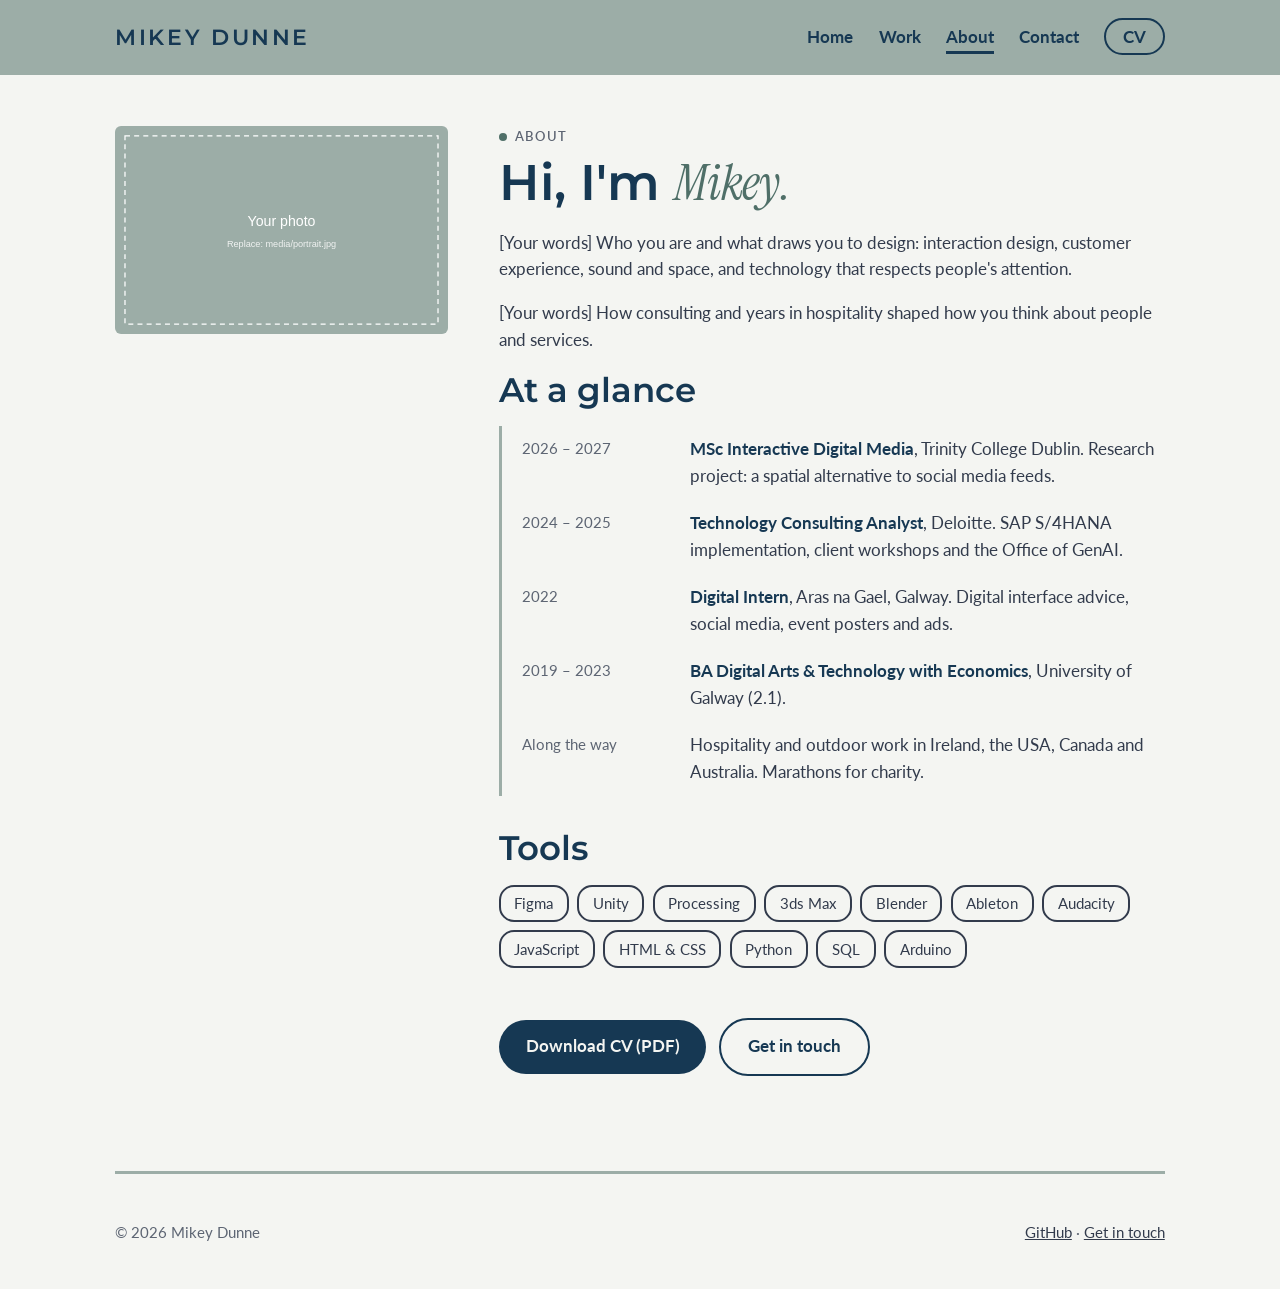
==== about.html @ 4eacfac0 "Add portfolio starter" ====
<!DOCTYPE html>
<html lang="en">
<head>
    <meta charset="UTF-8">
    <meta name="viewport" content="width=device-width, initial-scale=1">
    <meta name="description" content="About Mikey Dunne: background, skills and interests.">
    <meta name="author" content="Mikey Dunne">
    <title>About | Mikey Dunne</title>
    <!-- The one external stylesheet used by every page -->
    <link rel="stylesheet" href="css/style.css">
</head>
<body>
    <!-- Site header: full-width sage band (same on every page) -->
    <header class="site-header">
        <!-- .container centres the content and limits its width -->
        <div class="container header-inner">
            <a class="logo" href="index.html">Mikey Dunne</a>
            <nav class="site-nav" aria-label="Main navigation">
                <ul>
                    <li><a href="index.html">Home</a></li>
                    <li><a href="work.html">Work</a></li>
                    <li><a href="about.html" aria-current="page">About</a></li>
                    <li><a href="contact.html">Contact</a></li>
                    <!-- CV opens as a PDF in a new tab -->
                    <li><a class="nav-cv" href="media/Mikey_Dunne_CV.pdf" target="_blank" rel="noopener">CV</a></li>
                </ul>
            </nav>
        </div>
    </header>

    <div class="container">

        <main>
            <!-- Two columns: photo on the left, text on the right -->
            <section class="about">
                <img src="media/portrait.svg" alt="Portrait of Mikey Dunne">
                <div>
                    <p class="eyebrow dot">About</p>
                    <h1>Hi, I'm <span class="accent-word">Mikey.</span></h1>
                    <!-- Rewrite these paragraphs in your own words -->
                    <p>[Your words] Who you are and what draws you to design: interaction design, customer experience, sound and space, and technology that respects people's attention.</p>
                    <p>[Your words] How consulting and years in hospitality shaped how you think about people and services.</p>

                    <!-- Short version of the CV for people who don't want the PDF -->
                    <h2>At a glance</h2>
                    <ul class="timeline">
                        <li><span class="when">2026 – 2027</span><span><strong>MSc Interactive Digital Media</strong>, Trinity College Dublin. Research project: a spatial alternative to social media feeds.</span></li>
                        <li><span class="when">2024 – 2025</span><span><strong>Technology Consulting Analyst</strong>, Deloitte. SAP S/4HANA implementation, client workshops and the Office of GenAI.</span></li>
                        <li><span class="when">2022</span><span><strong>Digital Intern</strong>, Aras na Gael, Galway. Digital interface advice, social media, event posters and ads.</span></li>
                        <li><span class="when">2019 – 2023</span><span><strong>BA Digital Arts &amp; Technology with Economics</strong>, University of Galway (2.1).</span></li>
                        <li><span class="when">Along the way</span><span>Hospitality and outdoor work in Ireland, the USA, Canada and Australia. Marathons for charity.</span></li>
                    </ul>

                    <h2>Tools</h2>
                    <!-- Taken from the CV: edit freely -->
                    <ul class="skills">
                        <li>Figma</li>
                        <li>Unity</li>
                        <li>Processing</li>
                        <li>3ds Max</li>
                        <li>Blender</li>
                        <li>Ableton</li>
                        <li>Audacity</li>
                        <li>JavaScript</li>
                        <li>HTML &amp; CSS</li>
                        <li>Python</li>
                        <li>SQL</li>
                        <li>Arduino</li>
                    </ul>

                    <!-- Full CV as a PDF, plus a route to get in touch -->
                    <a class="button" href="media/Mikey_Dunne_CV.pdf" target="_blank" rel="noopener">Download CV (PDF)</a>
                    <a class="button button-outline" href="contact.html">Get in touch</a>
                </div>
            </section>
        </main>

        <!-- Site footer (same on every page) -->
        <footer class="site-footer">
            <p>&copy; 2026 Mikey Dunne</p>
            <p><a href="https://github.com/mikehub001">GitHub</a> · <a href="contact.html">Get in touch</a></p>
        </footer>

    </div>
</body>
</html>
---- css/style.css ----
/* =========================================================
   Mikey Dunne – Portfolio stylesheet
   One external stylesheet shared by every page.
   Sections:
     1. Fonts and colour variables
     2. Base styles
     3. Header and navigation (flexbox)
     4. Home page hero, accent words and discipline pills
     5. Project cards (grid)
     6. Work page project sections
     7. About and Contact pages
     8. Footer
     9. Small screens (media query)
   ========================================================= */


/* ---------- 1. Fonts and colour variables ---------- */

/* Google Fonts loaded here (not in the HTML) so the site
   still uses a single external stylesheet.
   Montserrat = headings, Lato = body text (both echo my CV),
   Instrument Serif (italic) = the occasional accent word and numbers. */
@import url("https://fonts.googleapis.com/css2?family=Lato:wght@400;700&family=Montserrat:wght@500;600;700&family=Instrument+Serif:ital@0;1&display=swap");

/* Colours stored once as variables so they stay consistent.
   Each project has its own accent colour – the "artistic twist"
   on an otherwise calm, professional base. */
:root {
    /* Base palette taken from my CV, so CV and website match */
    --paper: #f4f5f2;      /* soft off-white background */
    --sage: #9cada7;       /* CV header green – used for the site header */
    --sage-dark: #4f6f68;  /* deeper sage for text accents (readable on white) */
    --navy: #163853;       /* CV dark blue – logo and buttons */
    --ink: #323b4c;        /* CV slate – main text */
    --muted: #5d6573;      /* secondary text */
    --line: #e4e4e4;       /* CV light grey – borders */

    /* Project colours: muted, earthy tones that sit with the sage.
       All pass WCAG AA contrast with white text. */
    --hotel: #4f6f68;      /* deep sage   – Identity Hotel */
    --podcast: #b5523b;    /* terracotta  – Podcast */
    --video: #9a6b12;      /* ochre       – Art video */
    --aran: #2f7480;       /* sea teal    – Aran Islands */
    --maze: #3d5a8c;       /* slate blue  – 3D maze */
    --code: #8a4f7d;       /* plum        – Interactive piece */
}


/* ---------- 2. Base styles ---------- */

/* Width and height include padding and border,
   so boxes are the size we set them to. */
* {
    box-sizing: border-box;
}

body {
    margin: 0;
    background-color: var(--paper);
    color: var(--ink);
    font-family: "Lato", Arial, Helvetica, sans-serif;
    font-size: 1.05em;   /* em keeps text scalable for users who zoom */
    line-height: 1.6;
}

h1,
h2,
h3 {
    font-family: "Montserrat", Arial, sans-serif;
    font-weight: 600;
    line-height: 1.15;
    color: var(--navy);
}

h1 {
    font-size: 3em;
    margin: 0 0 0.3em;
}

h2 {
    font-size: 2em;
    margin: 0 0 0.5em;
}

h3 {
    font-size: 1.3em;
    margin: 0.6em 0 0.3em;
}

a {
    color: var(--ink);
}

/* Images never overflow their container */
img,
video,
iframe {
    max-width: 100%;
    display: block;
}

/* Centres the page content and stops lines getting too long */
.container {
    max-width: 1100px;
    margin: 0 auto;
    padding: 0 1.5em;
}

/* Small label above headings, e.g. "Selected work" */
.eyebrow {
    font-size: 0.8em;
    font-weight: 600;
    letter-spacing: 0.12em;
    text-transform: uppercase;
    color: var(--muted);
    margin: 0 0 0.5em;
}


/* ---------- 3. Header and navigation (flexbox) ---------- */

/* Full-width sage band, like the header on my CV */
.site-header {
    background-color: var(--sage);
}

/* Flexbox puts the name on the left and the links on the right */
.header-inner {
    display: flex;
    justify-content: space-between;
    align-items: center;
    flex-wrap: wrap;
    gap: 1em;
    padding-top: 1.2em;
    padding-bottom: 1.2em;
}

/* Name in spaced capitals, matching the CV heading */
.logo {
    font-family: "Montserrat", Arial, sans-serif;
    font-size: 1.3em;
    font-weight: 600;
    letter-spacing: 0.12em;
    text-transform: uppercase;
    color: var(--navy);
    text-decoration: none;
}

/* The navigation list sits in a row */
.site-nav ul {
    display: flex;
    align-items: center;
    gap: 1.5em;
    list-style: none;
    margin: 0;
    padding: 0;
}

.site-nav a {
    color: var(--navy);
    text-decoration: none;
    font-weight: 700;
    padding-bottom: 0.2em;
    border-bottom: 3px solid transparent;
}

/* Hover and current page both get an underline,
   so visitors can always see where they are */
.site-nav a:hover,
.site-nav a[aria-current="page"] {
    border-bottom-color: var(--navy);
}

/* "CV" link styled as an outlined pill so it stands apart */
.site-nav .nav-cv {
    padding: 0.35em 1em;
    border: 2px solid var(--navy);
    border-radius: 2em;
}

.site-nav .nav-cv:hover {
    background-color: var(--navy);
    color: var(--paper);
}


/* ---------- 4. Home page hero, accent words and discipline pills ---------- */

/* One centred column: says less, so each part matters more */
.hero {
    text-align: center;
    padding: 6em 0 4em;
}

.hero h1 {
    font-size: 4em;
    max-width: 12em;
    margin: 0 auto 0.4em;
}

.hero .intro {
    font-size: 1.2em;
    color: var(--muted);
    max-width: 32em;
    margin: 0 auto;
}

/* The signature detail: one word per heading set in an italic serif
   and coloured, e.g. "explore." – a small contrast that adds character
   without extra decoration. */
.accent-word {
    font-family: "Instrument Serif", Georgia, serif;
    font-style: italic;
    font-weight: 400;
    color: var(--sage-dark);
}

/* Small coloured dot before the eyebrow label */
.dot::before {
    content: "";
    display: inline-block;
    width: 0.6em;
    height: 0.6em;
    margin-right: 0.6em;
    border-radius: 50%;
    background-color: var(--sage-dark);
}

/* Row of pill-shaped labels; each pill's dot uses a project colour.
   Flexbox centres them and wraps them on small screens. */
.pills {
    display: flex;
    justify-content: center;
    flex-wrap: wrap;
    gap: 0.6em;
    list-style: none;
    padding: 0;
    margin: 2em 0 0;
}

.pills li {
    display: flex;
    align-items: center;
    gap: 0.5em;
    padding: 0.4em 1em;
    background-color: #ffffff;
    border: 1px solid var(--line);
    border-radius: 2em;
    font-size: 0.95em;
}

/* The coloured dot inside each pill */
.pills li::before {
    content: "";
    width: 0.6em;
    height: 0.6em;
    border-radius: 50%;
    background-color: var(--ink);
}

.pills .p-hotel::before   { background-color: var(--hotel); }
.pills .p-podcast::before { background-color: var(--podcast); }
.pills .p-video::before   { background-color: var(--video); }
.pills .p-aran::before    { background-color: var(--aran); }
.pills .p-maze::before    { background-color: var(--maze); }
.pills .p-code::before    { background-color: var(--code); }

/* Button-style link */
.button {
    display: inline-block;
    margin-top: 2em;
    padding: 0.8em 1.6em;
    background-color: var(--navy);
    color: var(--paper);
    text-decoration: none;
    font-weight: 700;
    border-radius: 2em;
}

/* Second button style: outlined */
.button-outline {
    background-color: transparent;
    color: var(--navy);
    border: 2px solid var(--navy);
    margin-left: 0.5em;
}

.button:hover {
    background-color: var(--sage-dark);
    color: var(--paper);
}

/* Big italic numbers for quick facts, e.g. "3 episodes" */
.stats {
    display: flex;
    gap: 2.5em;
    margin: 1.5em 0;
}

.stat-number {
    display: block;
    font-family: "Instrument Serif", Georgia, serif;
    font-style: italic;
    font-size: 3.2em;
    line-height: 1;
}

.stat-label {
    color: var(--muted);
    font-size: 0.9em;
}


/* ---------- 5. Project cards (grid) ---------- */

.section {
    padding: 3em 0;
}

/* Cards in a 3-column grid; each column at least 260px wide */
.card-grid {
    display: grid;
    grid-template-columns: repeat(auto-fill, minmax(260px, 1fr));
    gap: 1.5em;
}

/* Each card: white box with a thick coloured top border.
   The colour changes per project (see .accent-… classes). */
.card {
    background-color: #ffffff;
    border: 1px solid var(--line);
    border-top: 8px solid var(--ink);
    border-radius: 6px;
    overflow: hidden;
}

.card-body {
    padding: 1em 1.2em 1.4em;
}

.card p {
    margin: 0;
    color: var(--muted);
}

/* Small coloured tags like "Sound" or "Game" */
.tag {
    display: inline-block;
    font-size: 0.75em;
    font-weight: 600;
    text-transform: uppercase;
    letter-spacing: 0.08em;
    padding: 0.2em 0.7em;
    border-radius: 1em;
    color: #ffffff;
    background-color: var(--ink);
}

/* Accent colours: one class per project, used on cards and tags */
.accent-hotel   { border-top-color: var(--hotel); }
.accent-podcast { border-top-color: var(--podcast); }
.accent-video   { border-top-color: var(--video); }
.accent-aran    { border-top-color: var(--aran); }
.accent-maze    { border-top-color: var(--maze); }
.accent-code    { border-top-color: var(--code); }

.accent-hotel .tag   { background-color: var(--hotel); }
.accent-podcast .tag { background-color: var(--podcast); }
.accent-video .tag   { background-color: var(--video); }
.accent-aran .tag    { background-color: var(--aran); }
.accent-maze .tag    { background-color: var(--maze); }
.accent-code .tag    { background-color: var(--code); }


/* ---------- 6. Work page project sections ---------- */

/* Each project: text on one side, media on the other */
.project {
    display: grid;
    grid-template-columns: 1fr 1fr;
    gap: 2.5em;
    align-items: start;
    padding: 3em 0;
    border-top: 8px solid var(--ink);
}

/* Reuse the accent classes for the project's top border */
.project.accent-hotel   { border-top-color: var(--hotel); }
.project.accent-podcast { border-top-color: var(--podcast); }
.project.accent-video   { border-top-color: var(--video); }
.project.accent-aran    { border-top-color: var(--aran); }
.project.accent-maze    { border-top-color: var(--maze); }
.project.accent-code    { border-top-color: var(--code); }

/* Context / Role / Process / Outcome list */
.details {
    margin: 1em 0;
}

.details dt {
    font-weight: 600;
    margin-top: 0.8em;
}

.details dd {
    margin: 0;
    color: var(--muted);
}

/* "Work in progress" / "Upcoming" badge */
.status {
    display: inline-block;
    font-size: 0.8em;
    font-weight: 600;
    padding: 0.2em 0.8em;
    border: 2px solid var(--ink);
    border-radius: 1em;
}

/* Images, video and the YouTube player share the same style */
.media img,
.media video,
.media iframe {
    width: 100%;
    border-radius: 6px;
}

/* Keeps the YouTube player at a 16:9 shape */
.media iframe {
    aspect-ratio: 16 / 9;
    height: auto;
    border: 0;
}

figcaption {
    font-size: 0.9em;
    color: var(--muted);
    margin-top: 0.5em;
}

figure {
    margin: 0;
}


/* ---------- 7. About and Contact pages ---------- */

.about {
    display: grid;
    grid-template-columns: 1fr 2fr;
    gap: 3em;
    align-items: start;
    padding: 3em 0;
}

.about img {
    width: 100%;
    border-radius: 6px;
}

.skills {
    display: flex;
    flex-wrap: wrap;
    gap: 0.5em;
    list-style: none;
    padding: 0;
}

.skills li {
    padding: 0.3em 0.9em;
    border: 2px solid var(--ink);
    border-radius: 1em;
    font-size: 0.9em;
}

/* Contact form: labels above inputs */
.contact-form {
    max-width: 32em;
}

.contact-form label {
    display: block;
    font-weight: 600;
    margin-top: 1em;
}

.contact-form input,
.contact-form textarea {
    width: 100%;
    padding: 0.7em;
    margin-top: 0.3em;
    font: inherit;
    border: 2px solid var(--line);
    border-radius: 6px;
    background-color: #ffffff;
}

/* Coloured outline when a field is selected */
.contact-form input:focus,
.contact-form textarea:focus {
    outline: none;
    border-color: var(--sage-dark);
}

.contact-form button {
    margin-top: 1.5em;
    padding: 0.8em 1.8em;
    font: inherit;
    font-weight: 600;
    color: var(--paper);
    background-color: var(--navy);
    border: 0;
    border-radius: 2em;
    cursor: pointer;
}

.contact-form button:hover {
    background-color: var(--sage-dark);
}


/* "At a glance" timeline on the About page:
   a grid with dates on the left, roles on the right */
.timeline {
    list-style: none;
    padding: 0;
    margin: 1em 0 2em;
    border-left: 3px solid var(--sage);
}

.timeline li {
    display: grid;
    grid-template-columns: 9em 1fr;
    gap: 1em;
    padding: 0.6em 0 0.6em 1.2em;
}

.timeline .when {
    color: var(--muted);
    font-size: 0.9em;
}

.timeline strong {
    color: var(--navy);
}


/* ---------- 8. Footer ---------- */

.site-footer {
    margin-top: 3em;
    padding: 2em 0;
    border-top: 3px solid var(--sage);
    display: flex;
    justify-content: space-between;
    flex-wrap: wrap;
    gap: 1em;
    color: var(--muted);
    font-size: 0.9em;
}


/* ---------- 9. Small screens (media query) ---------- */

/* Below 750px wide (phones), two-column layouts
   stack into a single column so nothing gets squashed. */
@media (max-width: 750px) {
    h1 {
        font-size: 2.2em;
    }

    .hero h1 {
        font-size: 2.6em;
    }

    .project,
    .about {
        grid-template-columns: 1fr;
        gap: 1.5em;
    }

    .hero {
        padding: 3em 0 2em;
    }

    .site-nav ul {
        gap: 1em;
    }

    .timeline li {
        grid-template-columns: 1fr;
        gap: 0;
    }
}
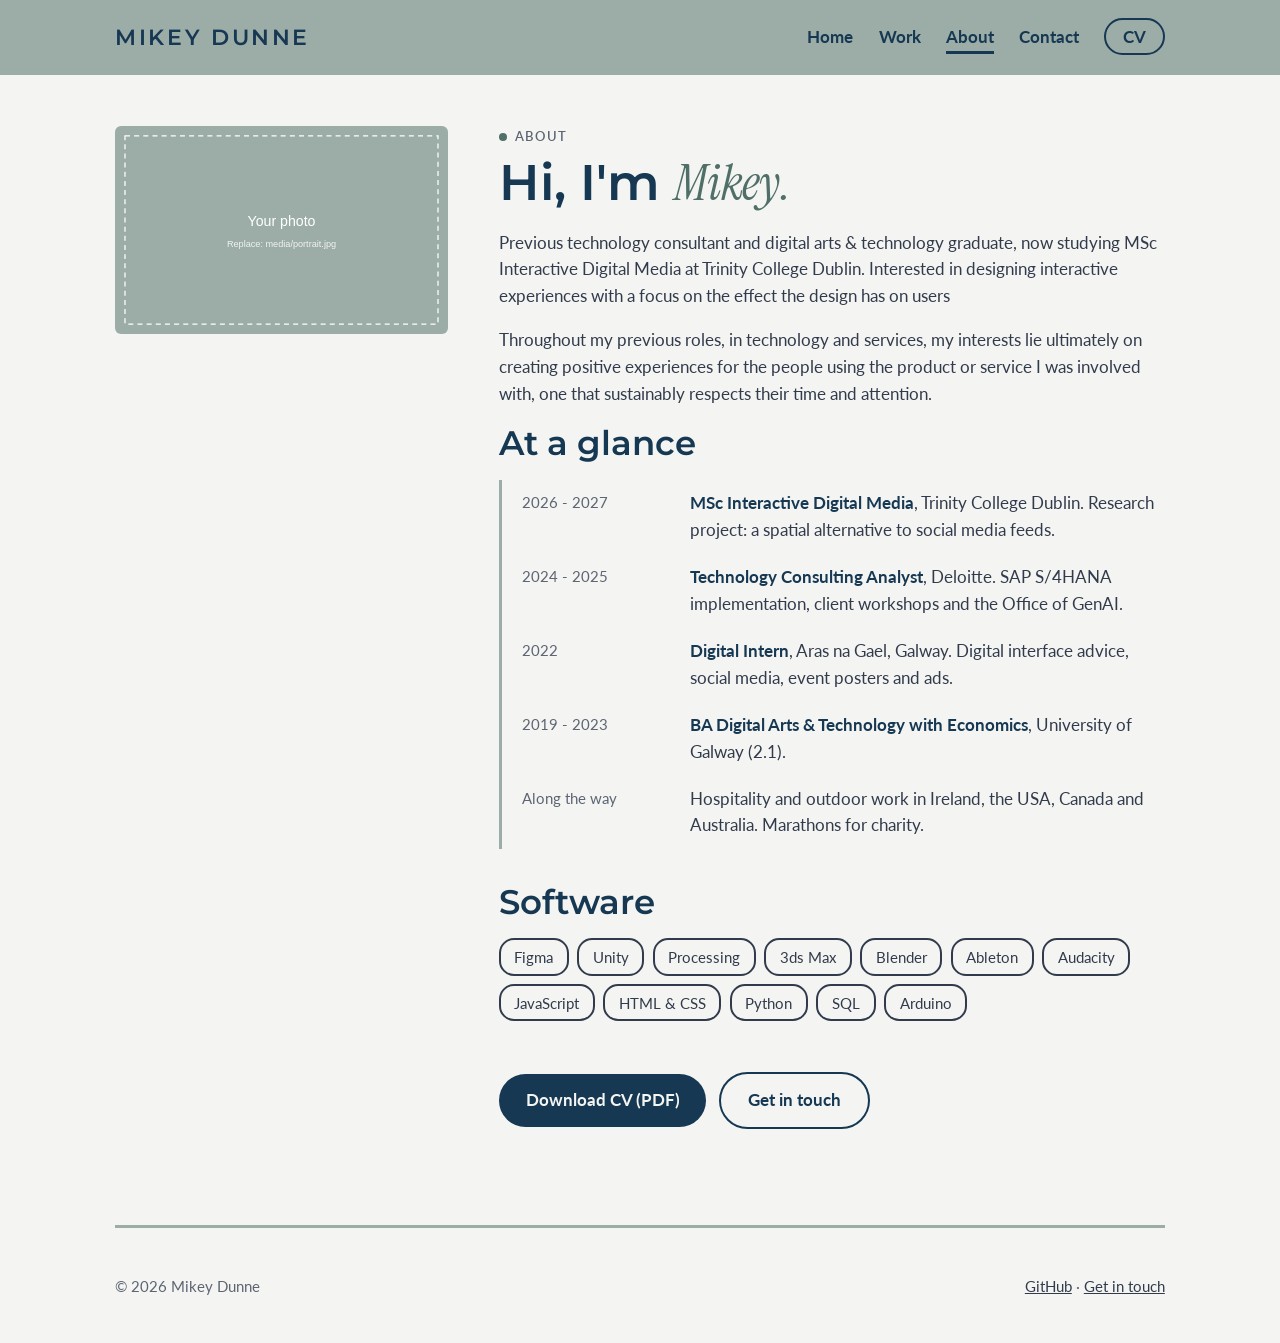
==== commit 08e85b4c: "additions" ====
--- a/about.html
+++ b/about.html
@@ -37,21 +37,20 @@
                 <div>
                     <p class="eyebrow dot">About</p>
                     <h1>Hi, I'm <span class="accent-word">Mikey.</span></h1>
-                    <!-- Rewrite these paragraphs in your own words -->
-                    <p>[Your words] Who you are and what draws you to design: interaction design, customer experience, sound and space, and technology that respects people's attention.</p>
-                    <p>[Your words] How consulting and years in hospitality shaped how you think about people and services.</p>
+                    <p>Previous technology consultant and digital arts & technology graduate, now studying MSc Interactive Digital Media at Trinity College Dublin. Interested in designing interactive experiences with a focus on the effect the design has on users</p>
+                    <p>Throughout my previous roles, in technology and services, my interests lie ultimately on creating positive experiences for the people using the product or service I was involved with, one that sustainably respects their time and attention.</p>
 
-                    <!-- Short version of the CV for people who don't want the PDF -->
+                    <!-- short version to save time -->
                     <h2>At a glance</h2>
                     <ul class="timeline">
-                        <li><span class="when">2026 – 2027</span><span><strong>MSc Interactive Digital Media</strong>, Trinity College Dublin. Research project: a spatial alternative to social media feeds.</span></li>
-                        <li><span class="when">2024 – 2025</span><span><strong>Technology Consulting Analyst</strong>, Deloitte. SAP S/4HANA implementation, client workshops and the Office of GenAI.</span></li>
+                        <li><span class="when">2026 - 2027</span><span><strong>MSc Interactive Digital Media</strong>, Trinity College Dublin. Research project: a spatial alternative to social media feeds.</span></li>
+                        <li><span class="when">2024 - 2025</span><span><strong>Technology Consulting Analyst</strong>, Deloitte. SAP S/4HANA implementation, client workshops and the Office of GenAI.</span></li>
                         <li><span class="when">2022</span><span><strong>Digital Intern</strong>, Aras na Gael, Galway. Digital interface advice, social media, event posters and ads.</span></li>
-                        <li><span class="when">2019 – 2023</span><span><strong>BA Digital Arts &amp; Technology with Economics</strong>, University of Galway (2.1).</span></li>
+                        <li><span class="when">2019 - 2023</span><span><strong>BA Digital Arts &amp; Technology with Economics</strong>, University of Galway (2.1).</span></li>
                         <li><span class="when">Along the way</span><span>Hospitality and outdoor work in Ireland, the USA, Canada and Australia. Marathons for charity.</span></li>
                     </ul>
 
-                    <h2>Tools</h2>
+                    <h2>Software</h2>
                     <!-- Taken from the CV: edit freely -->
                     <ul class="skills">
                         <li>Figma</li>
--- a/css/style.css
+++ b/css/style.css
@@ -442,6 +442,17 @@
     margin: 0;
 }
 
+/* Linked screenshot: a border and a slight lift on hover
+   show that it can be clicked */
+.preview-link img {
+    border: 1px solid var(--line);
+    transition: transform 0.2s ease, box-shadow 0.2s ease;
+}
+
+.preview-link:hover img {
+    transform: translateY(-4px);
+    box-shadow: 0 10px 20px rgba(22, 56, 83, 0.15);
+}
 
 /* ---------- 7. About and Contact pages ---------- */
 
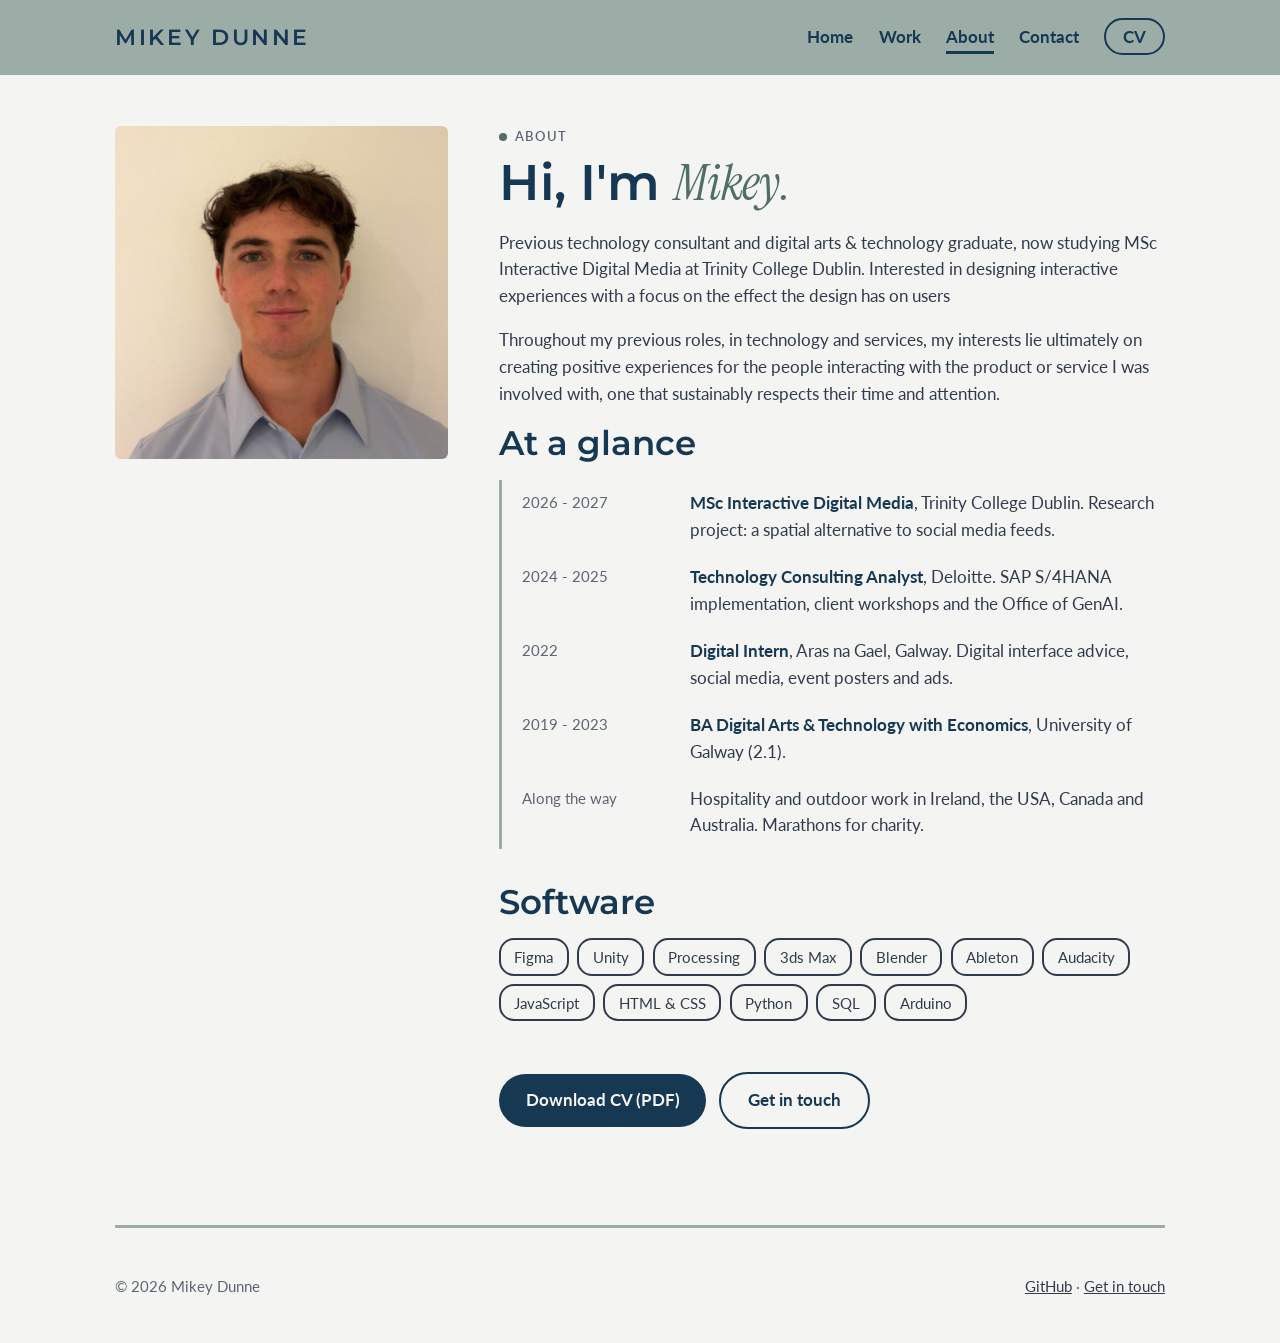
==== commit a42639da: "further" ====
--- a/about.html
+++ b/about.html
@@ -33,12 +33,12 @@
         <main>
             <!-- Two columns: photo on the left, text on the right -->
             <section class="about">
-                <img src="media/portrait.svg" alt="Portrait of Mikey Dunne">
+                <img src="media/portrait.jpg" alt="Portrait of Mikey Dunne">
                 <div>
                     <p class="eyebrow dot">About</p>
                     <h1>Hi, I'm <span class="accent-word">Mikey.</span></h1>
                     <p>Previous technology consultant and digital arts & technology graduate, now studying MSc Interactive Digital Media at Trinity College Dublin. Interested in designing interactive experiences with a focus on the effect the design has on users</p>
-                    <p>Throughout my previous roles, in technology and services, my interests lie ultimately on creating positive experiences for the people using the product or service I was involved with, one that sustainably respects their time and attention.</p>
+                    <p>Throughout my previous roles, in technology and services, my interests lie ultimately on creating positive experiences for the people interacting with the product or service I was involved with, one that sustainably respects their time and attention.</p>
 
                     <!-- short version to save time -->
                     <h2>At a glance</h2>
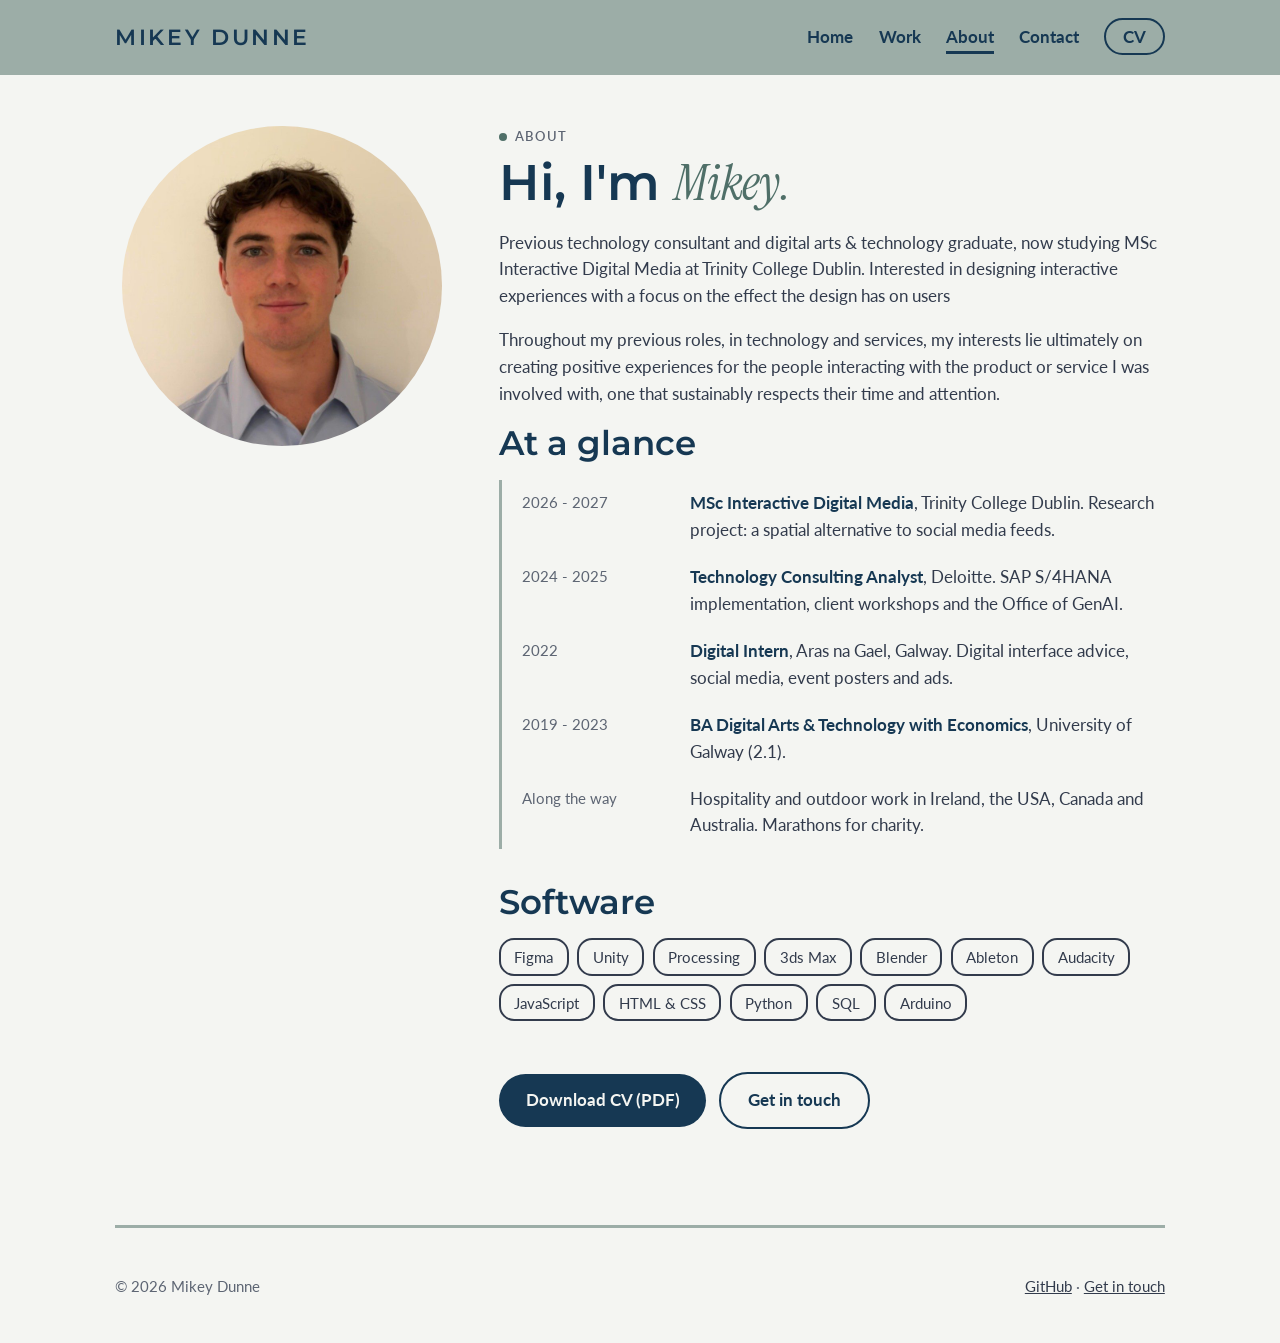
==== commit 0f8772c8: "c" ====
--- a/about.html
+++ b/about.html
@@ -6,11 +6,11 @@
     <meta name="description" content="About Mikey Dunne: background, skills and interests.">
     <meta name="author" content="Mikey Dunne">
     <title>About | Mikey Dunne</title>
-    <!-- The one external stylesheet used by every page -->
+    <!-- External stylesheet used by every page -->
     <link rel="stylesheet" href="css/style.css">
 </head>
 <body>
-    <!-- Site header: full-width sage band (same on every page) -->
+    <!-- Site header -->
     <header class="site-header">
         <!-- .container centres the content and limits its width -->
         <div class="container header-inner">
@@ -31,7 +31,7 @@
     <div class="container">
 
         <main>
-            <!-- Two columns: photo on the left, text on the right -->
+            <!-- Two columns, photo on the left, text on the right -->
             <section class="about">
                 <img src="media/portrait.jpg" alt="Portrait of Mikey Dunne">
                 <div>
@@ -51,7 +51,7 @@
                     </ul>
 
                     <h2>Software</h2>
-                    <!-- Taken from the CV: edit freely -->
+                    <!-- List of software skills -->
                     <ul class="skills">
                         <li>Figma</li>
                         <li>Unity</li>
--- a/css/style.css
+++ b/css/style.css
@@ -1,18 +1,3 @@
-/* =========================================================
-   Mikey Dunne – Portfolio stylesheet
-   One external stylesheet shared by every page.
-   Sections:
-     1. Fonts and colour variables
-     2. Base styles
-     3. Header and navigation (flexbox)
-     4. Home page hero, accent words and discipline pills
-     5. Project cards (grid)
-     6. Work page project sections
-     7. About and Contact pages
-     8. Footer
-     9. Small screens (media query)
-   ========================================================= */
-
 
 /* ---------- 1. Fonts and colour variables ---------- */
 
@@ -23,8 +8,7 @@
 @import url("https://fonts.googleapis.com/css2?family=Lato:wght@400;700&family=Montserrat:wght@500;600;700&family=Instrument+Serif:ital@0;1&display=swap");
 
 /* Colours stored once as variables so they stay consistent.
-   Each project has its own accent colour – the "artistic twist"
-   on an otherwise calm, professional base. */
+   Each project has its own accent colour, to add to an otherwise calm, professional base. */
 :root {
     /* Base palette taken from my CV, so CV and website match */
     --paper: #f4f5f2;      /* soft off-white background */
@@ -35,8 +19,7 @@
     --muted: #5d6573;      /* secondary text */
     --line: #e4e4e4;       /* CV light grey – borders */
 
-    /* Project colours: muted, earthy tones that sit with the sage.
-       All pass WCAG AA contrast with white text. */
+    /* Project colours: muted, earthy tones that sit with the sage. */
     --hotel: #4f6f68;      /* deep sage   – Identity Hotel */
     --podcast: #b5523b;    /* terracotta  – Podcast */
     --video: #9a6b12;      /* ochre       – Art video */
@@ -205,9 +188,7 @@
     margin: 0 auto;
 }
 
-/* The signature detail: one word per heading set in an italic serif
-   and coloured, e.g. "explore." – a small contrast that adds character
-   without extra decoration. */
+/* One word per heading set in an italic serif and coloured */
 .accent-word {
     font-family: "Instrument Serif", Georgia, serif;
     font-style: italic;
@@ -226,7 +207,7 @@
     background-color: var(--sage-dark);
 }
 
-/* Row of pill-shaped labels; each pill's dot uses a project colour.
+/* Row of pill-shaped labels, each pill's dot uses a project colour.
    Flexbox centres them and wraps them on small screens. */
 .pills {
     display: flex;
@@ -379,7 +360,7 @@
     display: grid;
     grid-template-columns: 1fr 1fr;
     gap: 2.5em;
-    align-items: start;
+    align-items: center;
     padding: 3em 0;
     border-top: 8px solid var(--ink);
 }
@@ -454,6 +435,23 @@
     box-shadow: 0 10px 20px rgba(22, 56, 83, 0.15);
 }
 
+/* Tall images (e.g. the phone mockup) are limited in height
+   and centred, instead of stretching to full width */
+.media img {
+    width: auto;
+    max-width: 100%;
+    max-height: 32em;
+    margin: 0 auto;
+}
+
+/* Homepage cards: every image the same shape, cropped to fit,
+   so tall or wide images keep the cards even */
+.card img {
+    width: 100%;
+    aspect-ratio: 4 / 3;
+    object-fit: cover;
+}
+
 /* ---------- 7. About and Contact pages ---------- */
 
 .about {
@@ -464,9 +462,14 @@
     padding: 3em 0;
 }
 
+/* Portrait as a circle: square shape first, then fully rounded corners */
 .about img {
     width: 100%;
-    border-radius: 6px;
+    max-width: 320px;
+    aspect-ratio: 1 / 1;
+    object-fit: cover;
+    border-radius: 50%;
+    margin: 0 auto;
 }
 
 .skills {
@@ -530,8 +533,7 @@
 }
 
 
-/* "At a glance" timeline on the About page:
-   a grid with dates on the left, roles on the right */
+/* At a glance timeline on the About page, a grid with dates on the left, roles on the right */
 .timeline {
     list-style: none;
     padding: 0;
@@ -553,6 +555,11 @@
 
 .timeline strong {
     color: var(--navy);
+}
+
+ Centre captions under centred images and video */
+.media figcaption {
+    text-align: center;
 }
 
 
@@ -573,8 +580,7 @@
 
 /* ---------- 9. Small screens (media query) ---------- */
 
-/* Below 750px wide (phones), two-column layouts
-   stack into a single column so nothing gets squashed. */
+/* Below 750px wide (phones), two-column layouts stack into a single column so nothing gets squashed. */
 @media (max-width: 750px) {
     h1 {
         font-size: 2.2em;
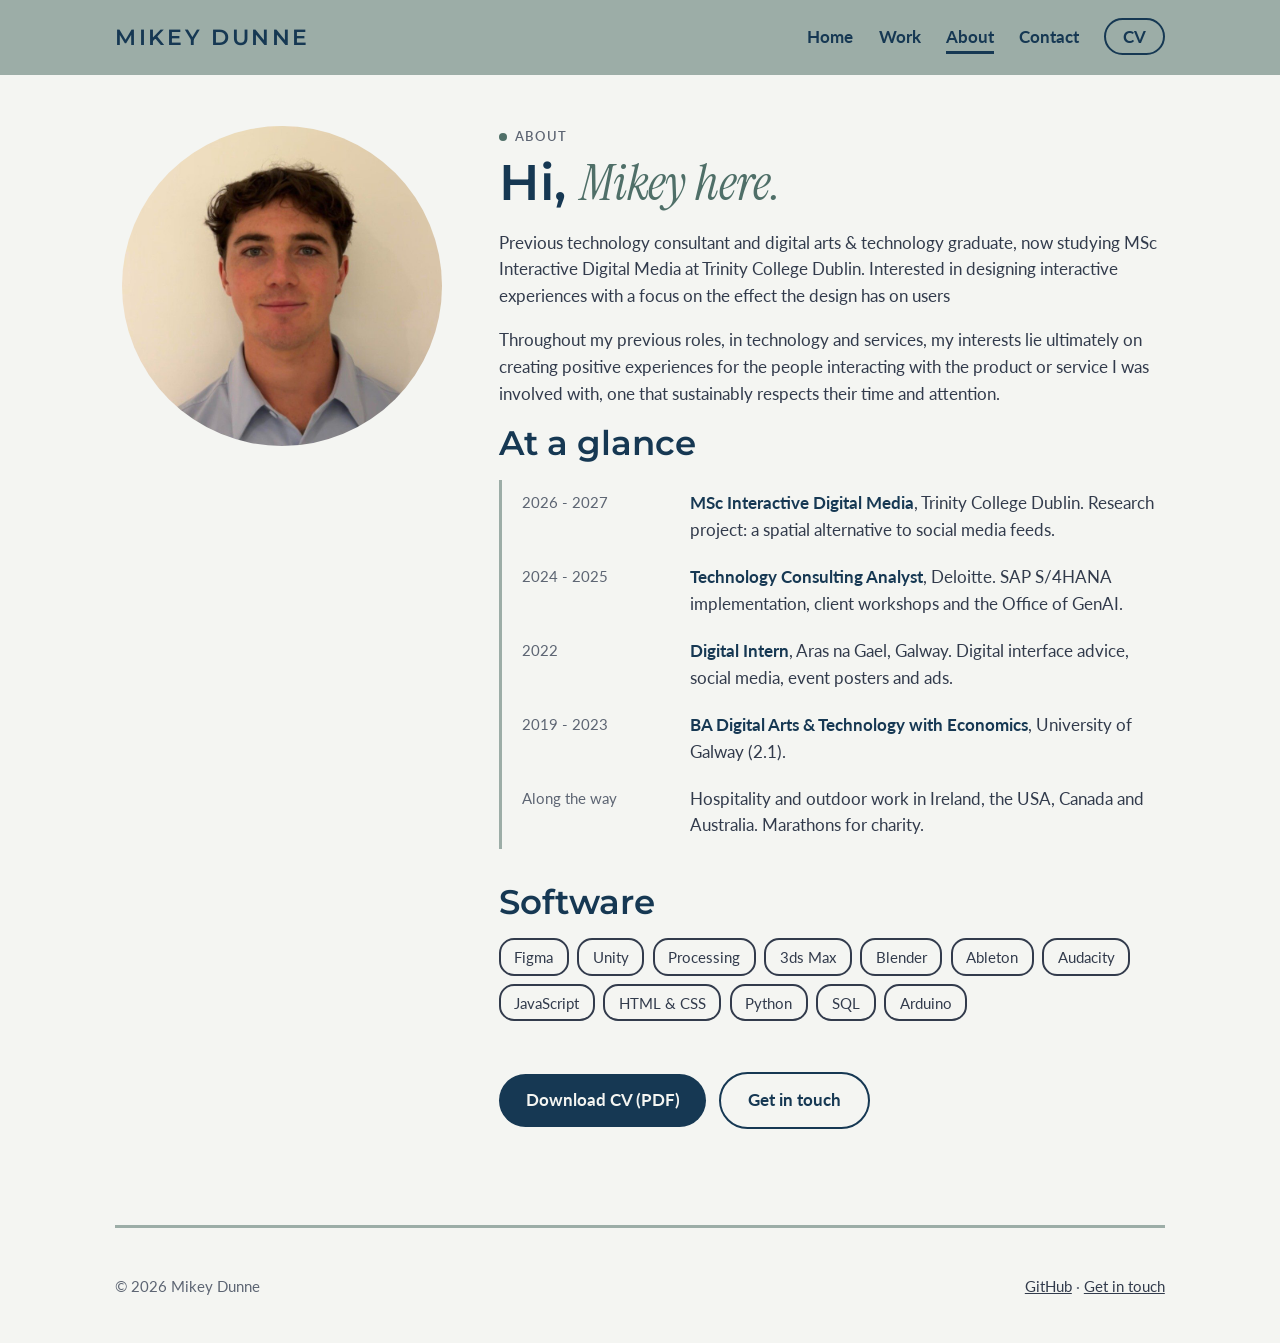
==== commit bee752f7: "Update about.html" ====
--- a/about.html
+++ b/about.html
@@ -36,7 +36,7 @@
                 <img src="media/portrait.jpg" alt="Portrait of Mikey Dunne">
                 <div>
                     <p class="eyebrow dot">About</p>
-                    <h1>Hi, I'm <span class="accent-word">Mikey.</span></h1>
+                    <h1>Hi, <span class="accent-word">Mikey here.</span></h1>
                     <p>Previous technology consultant and digital arts & technology graduate, now studying MSc Interactive Digital Media at Trinity College Dublin. Interested in designing interactive experiences with a focus on the effect the design has on users</p>
                     <p>Throughout my previous roles, in technology and services, my interests lie ultimately on creating positive experiences for the people interacting with the product or service I was involved with, one that sustainably respects their time and attention.</p>
 
